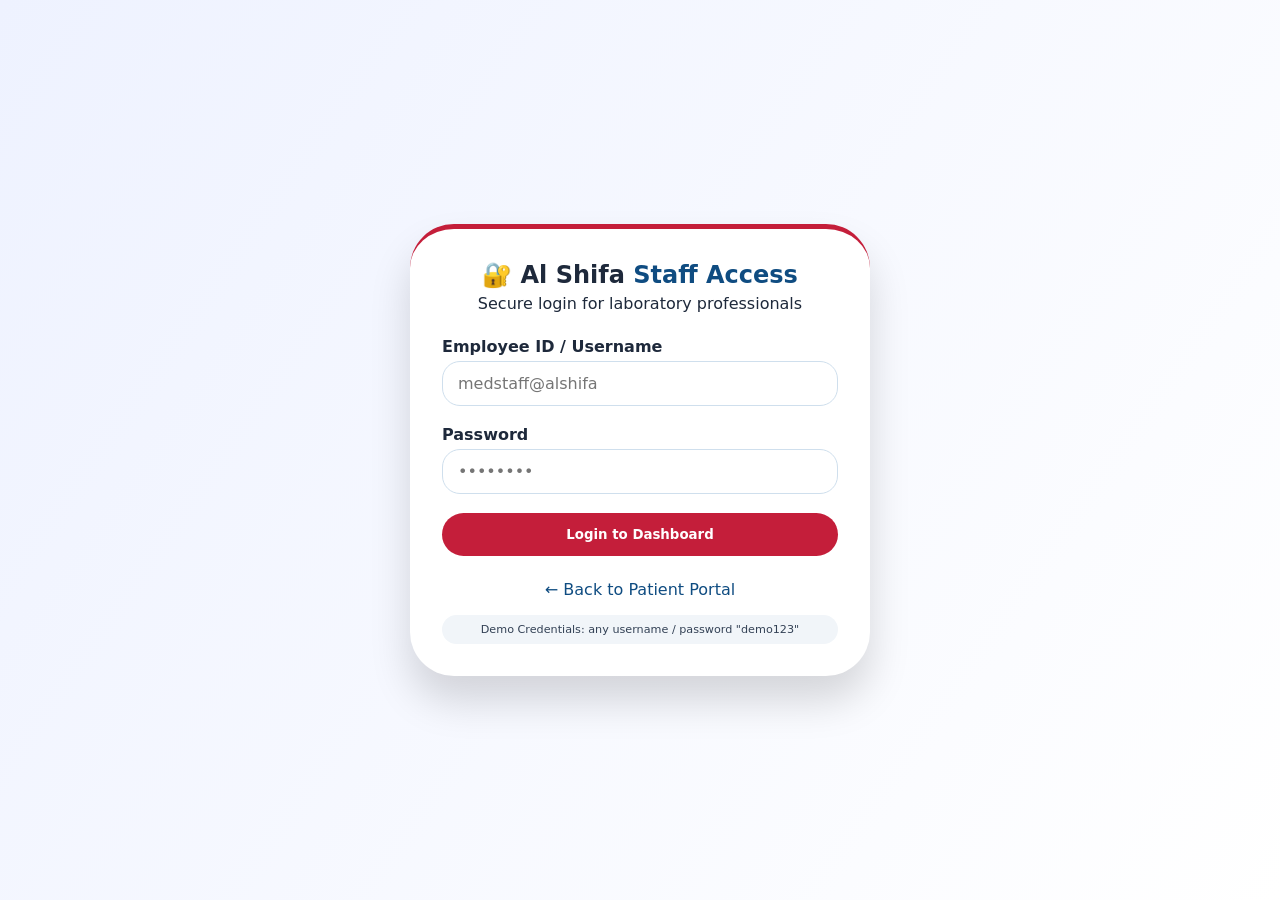
==== login.html @ 4b65a32d "Add files via upload" ====
<!-- login.html -->
<!DOCTYPE html>
<html lang="en">
<head>
    <meta charset="UTF-8">
    <meta name="viewport" content="width=device-width, initial-scale=1.0">
    <title>Al Shifa Medical Lab - Staff Portal</title>
    <link rel="stylesheet" href="style.css">
</head>
<body class="login-body">
    <div class="login-wrapper pop-animation">
        <div class="login-card">
            <div class="login-header">
                <h2>🔐 Al Shifa <span class="blue-accent">Staff Access</span></h2>
                <p>Secure login for laboratory professionals</p>
            </div>
            <form id="staffLoginForm">
                <div class="form-group">
                    <label>Employee ID / Username</label>
                    <input type="text" id="loginUsername" placeholder="medstaff@alshifa" required>
                </div>
                <div class="form-group">
                    <label>Password</label>
                    <input type="password" id="loginPassword" placeholder="••••••••" required>
                </div>
                <button type="submit" class="submit-btn full-width">Login to Dashboard</button>
                <div id="loginMessage" class="status-message"></div>
            </form>
            <p class="back-link"><a href="index.html">← Back to Patient Portal</a></p>
            <div class="demo-note">Demo Credentials: any username / password "demo123"</div>
        </div>
    </div>
    <script src="script.js"></script>
</body>
</html>
---- style.css ----
/* style.css */
:root {
    --white-primary: #ffffff;
    --pure-white: #fefefe;
    --premium-blue: #0f4c81;
    --deep-blue: #1e3a8a;
    --accent-red: #c41e3a;
    --light-gray: #f8fafc;
    --dark-bg: #000000;
    --dark-surface: #111111;
    --dark-card: #1a1a1a;
    --dark-text: #e5e5e5;
    --shadow-sm: 0 10px 25px -5px rgba(0, 0, 0, 0.05);
    --shadow-premium: 0 20px 35px -12px rgba(0, 0, 0, 0.1);
}

* {
    margin: 0;
    padding: 0;
    box-sizing: border-box;
    font-family: 'Inter', system-ui, -apple-system, 'Segoe UI', Roboto, sans-serif;
    transition: background-color 0.3s ease, color 0.2s ease, border-color 0.2s ease;
}

body {
    background-color: var(--white-primary);
    color: #1e293b;
    scroll-behavior: smooth;
}

/* DARK MODE - COMPLETELY BLACK BACKGROUND */
body.dark-mode {
    background-color: var(--dark-bg);
    color: var(--dark-text);
}

body.dark-mode .premium-header {
    background-color: var(--dark-surface);
    border-bottom-color: rgba(255, 255, 255, 0.1);
}

body.dark-mode .slide-container {
    background-color: var(--dark-surface);
}

body.dark-mode .form-container,
body.dark-mode .map-card {
    background-color: var(--dark-surface);
}

body.dark-mode .test-card {
    background-color: var(--dark-card);
    border-color: rgba(255, 255, 255, 0.1);
}

body.dark-mode .login-card {
    background-color: var(--dark-surface);
}

body.dark-mode .hero-slide-section {
    background: linear-gradient(120deg, #000000 0%, #111111 100%);
}

body.dark-mode .gallery-section,
body.dark-mode .tests-pricing-section,
body.dark-mode .registration-section {
    background-color: var(--dark-bg);
}

body.dark-mode .test-card h4 {
    color: #60a5fa;
}

body.dark-mode .price-tag {
    color: #f87171;
}

body.dark-mode .form-group label,
body.dark-mode .map-address {
    color: #cbd5e1;
}

body.dark-mode input,
body.dark-mode textarea,
body.dark-mode select {
    background-color: #1a1a1a;
    border-color: #333333;
    color: #e0e0e0;
}

body.dark-mode input:focus,
body.dark-mode textarea:focus,
body.dark-mode select:focus {
    border-color: var(--premium-blue);
    box-shadow: 0 0 0 3px rgba(15, 76, 129, 0.3);
}

body.dark-mode .premium-footer {
    background-color: #0a0a0a;
    color: #9ca3af;
}

body.dark-mode .info-note {
    color: #9ca3af;
}

body.dark-mode .demo-note {
    background-color: #1a1a1a;
    color: #9ca3af;
}

body.dark-mode .tagline {
    color: #9ca3af;
}

/* Header */
.premium-header {
    display: flex;
    justify-content: space-between;
    align-items: center;
    padding: 1.2rem 5%;
    background: var(--white-primary);
    box-shadow: var(--shadow-sm);
    border-bottom: 2px solid rgba(15, 76, 129, 0.1);
    flex-wrap: wrap;
    position: sticky;
    top: 0;
    z-index: 1000;
}

.lab-name {
    font-size: 1.8rem;
    font-weight: 700;
    background: linear-gradient(135deg, var(--premium-blue) 30%, var(--accent-red) 80%);
    background-clip: text;
    -webkit-background-clip: text;
    color: transparent;
}

.tagline {
    font-size: 0.85rem;
    color: #475569;
}

.nav-links {
    display: flex;
    align-items: center;
    gap: 1.5rem;
}

.nav-links a {
    text-decoration: none;
    font-weight: 600;
    color: var(--premium-blue);
    border-bottom: 2px solid transparent;
    padding-bottom: 5px;
    transition: all 0.2s;
}

.nav-links a.active,
.nav-links a:hover {
    border-bottom-color: var(--accent-red);
    color: var(--accent-red);
}

.dark-mode-btn {
    background: var(--premium-blue);
    border: none;
    padding: 8px 20px;
    border-radius: 40px;
    color: white;
    font-weight: 600;
    cursor: pointer;
    transition: all 0.2s;
}

.dark-mode-btn:hover {
    background: var(--deep-blue);
    transform: scale(1.02);
}

/* Hero Section */
.hero-slide-section {
    padding: 3rem 5%;
    background: linear-gradient(120deg, #f0f9ff 0%, #ffffff 100%);
}

.slide-container {
    display: flex;
    align-items: center;
    gap: 3rem;
    flex-wrap: wrap;
    background: white;
    border-radius: 32px;
    padding: 2rem;
    box-shadow: var(--shadow-premium);
    animation: slideIn 0.8s ease-out;
}

@keyframes slideIn {
    from {
        opacity: 0;
        transform: translateX(-50px);
    }
    to {
        opacity: 1;
        transform: translateX(0);
    }
}

.slide-text {
    flex: 1;
}

.slide-text h2 {
    font-size: 2.2rem;
    margin-bottom: 1rem;
}

.accent-red {
    color: var(--accent-red);
    border-left: 4px solid var(--accent-red);
    padding-left: 12px;
}

.cta-button {
    background: var(--premium-blue);
    border: none;
    padding: 12px 28px;
    color: white;
    font-weight: 600;
    border-radius: 40px;
    margin-top: 1.5rem;
    cursor: pointer;
    transition: all 0.2s;
}

.cta-button:hover {
    background: var(--deep-blue);
    transform: scale(1.02);
}

.slide-image img {
    width: 100%;
    max-width: 500px;
    border-radius: 28px;
    box-shadow: 0 12px 24px -12px rgba(0, 0, 0, 0.2);
}

/* Gallery Section */
.gallery-section {
    padding: 3rem 5%;
    background: var(--pure-white);
}

.section-title {
    text-align: center;
    font-size: 2rem;
    margin-bottom: 2rem;
}

.blue-accent {
    color: var(--premium-blue);
    font-weight: 700;
}

.red-accent {
    color: var(--accent-red);
}

.gallery-grid {
    display: grid;
    grid-template-columns: repeat(auto-fit, minmax(300px, 1fr));
    gap: 2rem;
}

.gallery-card {
    position: relative;
    overflow: hidden;
    border-radius: 24px;
    transition: all 0.3s ease;
    box-shadow: 0 10px 20px rgba(0, 0, 0, 0.1);
    cursor: pointer;
}

.gallery-card img {
    width: 100%;
    height: 250px;
    object-fit: cover;
    display: block;
    transition: transform 0.3s ease;
}

.gallery-card:hover {
    transform: translateY(-5px);
    box-shadow: 0 20px 30px rgba(0, 0, 0, 0.15);
}

.gallery-card:hover img {
    transform: scale(1.05);
}

.gallery-card .equipment-popup {
    position: absolute;
    bottom: 0;
    left: 0;
    right: 0;
    background: linear-gradient(135deg, var(--premium-blue), var(--deep-blue));
    color: white;
    padding: 1rem;
    transform: translateY(100%);
    transition: transform 0.3s ease;
    font-size: 0.85rem;
    line-height: 1.5;
    z-index: 10;
}

.gallery-card:hover .equipment-popup {
    transform: translateY(0);
}

/* Tests Section */
.tests-pricing-section {
    padding: 3rem 5%;
    background: #fcfdff;
}

.tests-grid {
    display: grid;
    grid-template-columns: repeat(auto-fill, minmax(320px, 1fr));
    gap: 2rem;
    margin-top: 2rem;
}

.test-card {
    background: var(--white-primary);
    border-radius: 28px;
    padding: 1.5rem;
    box-shadow: 0 6px 14px rgba(0, 0, 0, 0.05);
    border: 1px solid rgba(15, 76, 129, 0.1);
    position: relative;
    transition: all 0.2s;
}

.test-card:hover {
    transform: translateY(-3px);
    box-shadow: 0 12px 24px rgba(0, 0, 0, 0.1);
}

.test-card h4 {
    font-size: 1.3rem;
    color: var(--deep-blue);
    margin-bottom: 0.5rem;
}

.price-tag {
    font-size: 1.5rem;
    font-weight: 800;
    color: var(--accent-red);
    margin: 0.5rem 0;
}

.hover-popup-content {
    position: absolute;
    bottom: 100%;
    left: 0;
    right: 0;
    background: var(--premium-blue);
    color: white;
    padding: 1rem;
    border-radius: 20px;
    font-size: 0.85rem;
    opacity: 0;
    visibility: hidden;
    transition: all 0.25s ease;
    z-index: 100;
    width: 280px;
    pointer-events: none;
    margin-bottom: 10px;
}

.test-card:hover .hover-popup-content {
    opacity: 1;
    visibility: visible;
    transform: translateY(-5px);
}

.pop-detail {
    display: inline-block;
    margin-top: 8px;
    border-top: 1px solid rgba(255, 255, 255, 0.3);
    padding-top: 6px;
    font-size: 0.75rem;
}

.info-note {
    text-align: center;
    margin-top: 2rem;
    font-size: 0.85rem;
    color: #4b5563;
}

/* Registration + Map Section */
.registration-section {
    padding: 3rem 5%;
    background: linear-gradient(145deg, #fff 0%, #f5f9ff 100%);
}

.split-container {
    display: flex;
    gap: 2rem;
    flex-wrap: wrap;
}

.form-container {
    flex: 1;
    min-width: 300px;
    background: white;
    padding: 2rem;
    border-radius: 36px;
    box-shadow: var(--shadow-premium);
}

.map-container {
    flex: 1;
    min-width: 300px;
}

.map-card {
    background: white;
    padding: 1.5rem;
    border-radius: 36px;
    box-shadow: var(--shadow-premium);
    height: 100%;
}

.map-card h4 {
    color: var(--premium-blue);
    margin-bottom: 0.5rem;
}

.map-address {
    color: #475569;
    margin-bottom: 1rem;
    font-size: 0.9rem;
}

.google-map iframe {
    width: 100%;
    height: 350px;
    border-radius: 20px;
}

.map-buttons {
    display: flex;
    gap: 1rem;
    margin-top: 1rem;
    flex-wrap: wrap;
}

.map-direction-btn,
.map-satellite-btn {
    flex: 1;
    padding: 10px 16px;
    border-radius: 40px;
    text-decoration: none;
    text-align: center;
    font-weight: 600;
    cursor: pointer;
    border: none;
    font-size: 0.85rem;
    transition: all 0.2s;
}

.map-direction-btn {
    background: var(--premium-blue);
    color: white;
}

.map-satellite-btn {
    background: var(--accent-red);
    color: white;
}

.map-direction-btn:hover,
.map-satellite-btn:hover {
    transform: scale(1.02);
    opacity: 0.9;
}

/* Form Styles */
.form-group {
    margin-bottom: 1.2rem;
}

label {
    font-weight: 600;
    display: block;
    margin-bottom: 5px;
    color: #1e293b;
}

input,
textarea,
select {
    width: 100%;
    padding: 12px 15px;
    border-radius: 18px;
    border: 1px solid #cfdfed;
    background: white;
    font-size: 1rem;
}

input:focus,
textarea:focus,
select:focus {
    outline: none;
    border-color: var(--premium-blue);
    box-shadow: 0 0 0 3px rgba(15, 76, 129, 0.1);
}

.submit-btn {
    background: var(--accent-red);
    color: white;
    border: none;
    padding: 14px 20px;
    font-weight: bold;
    border-radius: 40px;
    cursor: pointer;
    width: 100%;
    transition: all 0.2s;
}

.submit-btn:hover {
    background: #a51c34;
    transform: scale(0.98);
}

.status-message {
    margin-top: 1rem;
    text-align: center;
    font-weight: 500;
}

/* Footer */
.premium-footer {
    background: #0f172a;
    color: #cbd5e1;
    text-align: center;
    padding: 2rem;
    font-size: 0.85rem;
}

/* Login Page */
.login-body {
    background: linear-gradient(125deg, #eef2ff 0%, #ffffff 100%);
    min-height: 100vh;
    display: flex;
    justify-content: center;
    align-items: center;
}

body.dark-mode.login-body {
    background: linear-gradient(125deg, #000000 0%, #111111 100%);
}

.login-wrapper {
    width: 100%;
    max-width: 460px;
    margin: 2rem;
    animation: popIn 0.5s ease-out;
}

@keyframes popIn {
    from {
        opacity: 0;
        transform: scale(0.9);
    }
    to {
        opacity: 1;
        transform: scale(1);
    }
}

.login-card {
    background: white;
    padding: 2rem;
    border-radius: 44px;
    box-shadow: 0 25px 40px rgba(0, 0, 0, 0.15);
    border-top: 5px solid var(--accent-red);
}

.login-header {
    text-align: center;
    margin-bottom: 1.5rem;
}

.login-header h2 {
    margin-bottom: 0.3rem;
}

.full-width {
    width: 100%;
}

.back-link {
    margin-top: 1.5rem;
    text-align: center;
}

.back-link a {
    color: var(--premium-blue);
    text-decoration: none;
    font-weight: 500;
}

.demo-note {
    font-size: 0.7rem;
    background: #f1f5f9;
    text-align: center;
    padding: 8px;
    border-radius: 60px;
    margin-top: 1rem;
    color: #334155;
}

/* Responsive */
@media (max-width: 768px) {
    .slide-container {
        flex-direction: column;
        text-align: center;
    }

    .premium-header {
        flex-direction: column;
        gap: 12px;
    }

    .split-container {
        flex-direction: column;
    }

    .test-card .hover-popup-content {
        width: 220px;
        left: -10px;
    }

    .gallery-card .equipment-popup {
        font-size: 0.75rem;
        padding: 0.75rem;
    }

    .section-title {
        font-size: 1.5rem;
    }
}
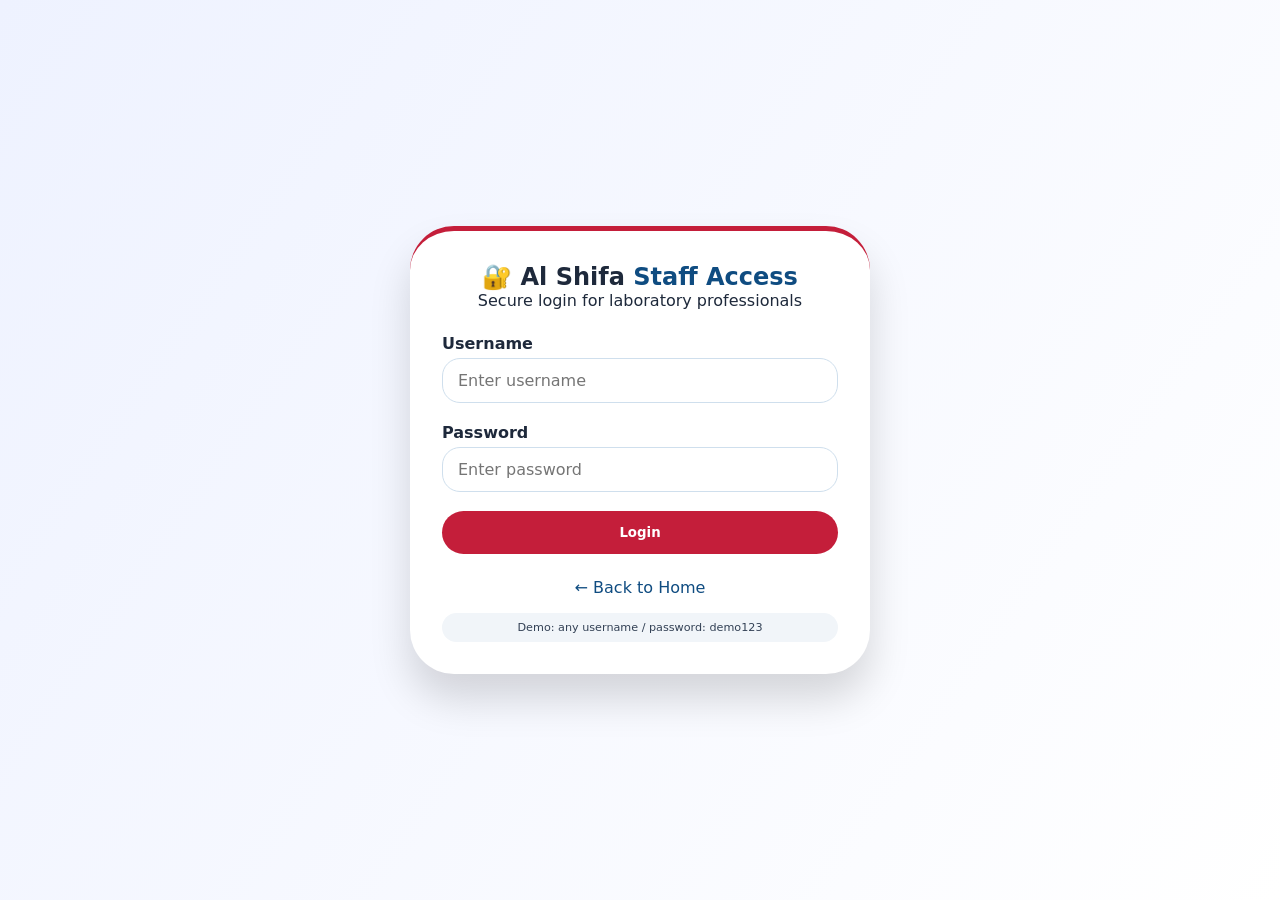
==== commit 61f4e9dd: "Add files via upload" ====
--- a/login.html
+++ b/login.html
@@ -1,14 +1,13 @@
-<!-- login.html -->
 <!DOCTYPE html>
 <html lang="en">
 <head>
     <meta charset="UTF-8">
     <meta name="viewport" content="width=device-width, initial-scale=1.0">
-    <title>Al Shifa Medical Lab - Staff Portal</title>
+    <title>Al Shifa - Staff Login</title>
     <link rel="stylesheet" href="style.css">
 </head>
 <body class="login-body">
-    <div class="login-wrapper pop-animation">
+    <div class="login-wrapper">
         <div class="login-card">
             <div class="login-header">
                 <h2>🔐 Al Shifa <span class="blue-accent">Staff Access</span></h2>
@@ -16,18 +15,18 @@
             </div>
             <form id="staffLoginForm">
                 <div class="form-group">
-                    <label>Employee ID / Username</label>
-                    <input type="text" id="loginUsername" placeholder="medstaff@alshifa" required>
+                    <label>Username</label>
+                    <input type="text" id="loginUsername" placeholder="Enter username" required>
                 </div>
                 <div class="form-group">
                     <label>Password</label>
-                    <input type="password" id="loginPassword" placeholder="••••••••" required>
+                    <input type="password" id="loginPassword" placeholder="Enter password" required>
                 </div>
-                <button type="submit" class="submit-btn full-width">Login to Dashboard</button>
+                <button type="submit" class="submit-btn full-width">Login</button>
                 <div id="loginMessage" class="status-message"></div>
             </form>
-            <p class="back-link"><a href="index.html">← Back to Patient Portal</a></p>
-            <div class="demo-note">Demo Credentials: any username / password "demo123"</div>
+            <p class="back-link"><a href="index.html">← Back to Home</a></p>
+            <div class="demo-note">Demo: any username / password: demo123</div>
         </div>
     </div>
     <script src="script.js"></script>
--- a/style.css
+++ b/style.css
@@ -1,116 +1,80 @@
-/* style.css */
-:root {
-    --white-primary: #ffffff;
-    --pure-white: #fefefe;
-    --premium-blue: #0f4c81;
-    --deep-blue: #1e3a8a;
-    --accent-red: #c41e3a;
-    --light-gray: #f8fafc;
-    --dark-bg: #000000;
-    --dark-surface: #111111;
-    --dark-card: #1a1a1a;
-    --dark-text: #e5e5e5;
-    --shadow-sm: 0 10px 25px -5px rgba(0, 0, 0, 0.05);
-    --shadow-premium: 0 20px 35px -12px rgba(0, 0, 0, 0.1);
-}
-
 * {
     margin: 0;
     padding: 0;
     box-sizing: border-box;
     font-family: 'Inter', system-ui, -apple-system, 'Segoe UI', Roboto, sans-serif;
-    transition: background-color 0.3s ease, color 0.2s ease, border-color 0.2s ease;
 }
 
 body {
-    background-color: var(--white-primary);
+    background-color: #ffffff;
     color: #1e293b;
-    scroll-behavior: smooth;
-}
-
-/* DARK MODE - COMPLETELY BLACK BACKGROUND */
+    transition: all 0.3s ease;
+}
+
+/* DARK MODE */
 body.dark-mode {
-    background-color: var(--dark-bg);
-    color: var(--dark-text);
+    background-color: #000000 !important;
+    color: #e5e5e5 !important;
 }
 
 body.dark-mode .premium-header {
-    background-color: var(--dark-surface);
-    border-bottom-color: rgba(255, 255, 255, 0.1);
-}
-
-body.dark-mode .slide-container {
-    background-color: var(--dark-surface);
-}
-
+    background-color: #0a0a0a !important;
+    border-bottom-color: #333 !important;
+}
+
+body.dark-mode .slide-container,
 body.dark-mode .form-container,
-body.dark-mode .map-card {
-    background-color: var(--dark-surface);
+body.dark-mode .map-card,
+body.dark-mode .login-card {
+    background-color: #0a0a0a !important;
+    border: 1px solid #222 !important;
 }
 
 body.dark-mode .test-card {
-    background-color: var(--dark-card);
-    border-color: rgba(255, 255, 255, 0.1);
-}
-
-body.dark-mode .login-card {
-    background-color: var(--dark-surface);
-}
-
-body.dark-mode .hero-slide-section {
-    background: linear-gradient(120deg, #000000 0%, #111111 100%);
-}
-
+    background-color: #111111 !important;
+    border-color: #222 !important;
+}
+
+body.dark-mode .hero-slide-section,
 body.dark-mode .gallery-section,
 body.dark-mode .tests-pricing-section,
 body.dark-mode .registration-section {
-    background-color: var(--dark-bg);
-}
-
-body.dark-mode .test-card h4 {
-    color: #60a5fa;
-}
-
-body.dark-mode .price-tag {
-    color: #f87171;
-}
-
-body.dark-mode .form-group label,
-body.dark-mode .map-address {
-    color: #cbd5e1;
+    background-color: #000000 !important;
+}
+
+body.dark-mode .hero-slide-section {
+    background: linear-gradient(120deg, #000000 0%, #0a0a0a 100%) !important;
+}
+
+body.dark-mode .premium-footer {
+    background-color: #050505 !important;
+    color: #9ca3af !important;
 }
 
 body.dark-mode input,
 body.dark-mode textarea,
 body.dark-mode select {
-    background-color: #1a1a1a;
-    border-color: #333333;
-    color: #e0e0e0;
-}
-
-body.dark-mode input:focus,
-body.dark-mode textarea:focus,
-body.dark-mode select:focus {
-    border-color: var(--premium-blue);
-    box-shadow: 0 0 0 3px rgba(15, 76, 129, 0.3);
-}
-
-body.dark-mode .premium-footer {
-    background-color: #0a0a0a;
-    color: #9ca3af;
-}
-
-body.dark-mode .info-note {
-    color: #9ca3af;
-}
-
-body.dark-mode .demo-note {
-    background-color: #1a1a1a;
-    color: #9ca3af;
-}
-
-body.dark-mode .tagline {
-    color: #9ca3af;
+    background-color: #1a1a1a !important;
+    border-color: #333 !important;
+    color: #e5e5e5 !important;
+}
+
+body.dark-mode .tagline,
+body.dark-mode .info-note,
+body.dark-mode .map-address {
+    color: #9ca3af !important;
+}
+
+body.dark-mode .test-card h4 {
+    color: #60a5fa !important;
+}
+
+body.dark-mode .price-tag {
+    color: #f87171 !important;
+}
+
+body.dark-mode label {
+    color: #cbd5e1 !important;
 }
 
 /* Header */
@@ -119,19 +83,19 @@
     justify-content: space-between;
     align-items: center;
     padding: 1.2rem 5%;
-    background: var(--white-primary);
-    box-shadow: var(--shadow-sm);
+    background: #ffffff;
+    box-shadow: 0 10px 25px -5px rgba(0, 0, 0, 0.05);
     border-bottom: 2px solid rgba(15, 76, 129, 0.1);
-    flex-wrap: wrap;
     position: sticky;
     top: 0;
     z-index: 1000;
+    flex-wrap: wrap;
 }
 
 .lab-name {
     font-size: 1.8rem;
     font-weight: 700;
-    background: linear-gradient(135deg, var(--premium-blue) 30%, var(--accent-red) 80%);
+    background: linear-gradient(135deg, #0f4c81 30%, #c41e3a 80%);
     background-clip: text;
     -webkit-background-clip: text;
     color: transparent;
@@ -146,25 +110,22 @@
     display: flex;
     align-items: center;
     gap: 1.5rem;
+    flex-wrap: wrap;
 }
 
 .nav-links a {
     text-decoration: none;
     font-weight: 600;
-    color: var(--premium-blue);
-    border-bottom: 2px solid transparent;
-    padding-bottom: 5px;
+    color: #0f4c81;
     transition: all 0.2s;
 }
 
-.nav-links a.active,
 .nav-links a:hover {
-    border-bottom-color: var(--accent-red);
-    color: var(--accent-red);
+    color: #c41e3a;
 }
 
 .dark-mode-btn {
-    background: var(--premium-blue);
+    background: #0f4c81;
     border: none;
     padding: 8px 20px;
     border-radius: 40px;
@@ -175,11 +136,11 @@
 }
 
 .dark-mode-btn:hover {
-    background: var(--deep-blue);
+    background: #1e3a8a;
     transform: scale(1.02);
 }
 
-/* Hero Section */
+/* Hero */
 .hero-slide-section {
     padding: 3rem 5%;
     background: linear-gradient(120deg, #f0f9ff 0%, #ffffff 100%);
@@ -193,19 +154,13 @@
     background: white;
     border-radius: 32px;
     padding: 2rem;
-    box-shadow: var(--shadow-premium);
+    box-shadow: 0 20px 35px -12px rgba(0, 0, 0, 0.1);
     animation: slideIn 0.8s ease-out;
 }
 
 @keyframes slideIn {
-    from {
-        opacity: 0;
-        transform: translateX(-50px);
-    }
-    to {
-        opacity: 1;
-        transform: translateX(0);
-    }
+    from { opacity: 0; transform: translateX(-50px); }
+    to { opacity: 1; transform: translateX(0); }
 }
 
 .slide-text {
@@ -218,13 +173,13 @@
 }
 
 .accent-red {
-    color: var(--accent-red);
-    border-left: 4px solid var(--accent-red);
+    color: #c41e3a;
+    border-left: 4px solid #c41e3a;
     padding-left: 12px;
 }
 
 .cta-button {
-    background: var(--premium-blue);
+    background: #0f4c81;
     border: none;
     padding: 12px 28px;
     color: white;
@@ -236,7 +191,7 @@
 }
 
 .cta-button:hover {
-    background: var(--deep-blue);
+    background: #1e3a8a;
     transform: scale(1.02);
 }
 
@@ -244,13 +199,14 @@
     width: 100%;
     max-width: 500px;
     border-radius: 28px;
-    box-shadow: 0 12px 24px -12px rgba(0, 0, 0, 0.2);
-}
-
-/* Gallery Section */
+    height: 300px;
+    object-fit: cover;
+}
+
+/* Gallery */
 .gallery-section {
     padding: 3rem 5%;
-    background: var(--pure-white);
+    background: #fefefe;
 }
 
 .section-title {
@@ -259,18 +215,12 @@
     margin-bottom: 2rem;
 }
 
-.blue-accent {
-    color: var(--premium-blue);
-    font-weight: 700;
-}
-
-.red-accent {
-    color: var(--accent-red);
-}
+.blue-accent { color: #0f4c81; font-weight: 700; }
+.red-accent { color: #c41e3a; }
 
 .gallery-grid {
     display: grid;
-    grid-template-columns: repeat(auto-fit, minmax(300px, 1fr));
+    grid-template-columns: repeat(auto-fit, minmax(320px, 1fr));
     gap: 2rem;
 }
 
@@ -281,14 +231,15 @@
     transition: all 0.3s ease;
     box-shadow: 0 10px 20px rgba(0, 0, 0, 0.1);
     cursor: pointer;
+    background: #fff;
 }
 
 .gallery-card img {
     width: 100%;
-    height: 250px;
+    height: 260px;
     object-fit: cover;
+    transition: transform 0.3s ease;
     display: block;
-    transition: transform 0.3s ease;
 }
 
 .gallery-card:hover {
@@ -300,26 +251,48 @@
     transform: scale(1.05);
 }
 
-.gallery-card .equipment-popup {
+.equipment-popup {
     position: absolute;
     bottom: 0;
     left: 0;
     right: 0;
-    background: linear-gradient(135deg, var(--premium-blue), var(--deep-blue));
-    color: white;
-    padding: 1rem;
+    background: linear-gradient(135deg, #0f4c81, #1e3a8a);
+    color: white;
+    padding: 0.8rem;
     transform: translateY(100%);
     transition: transform 0.3s ease;
     font-size: 0.85rem;
-    line-height: 1.5;
+    line-height: 1.4;
     z-index: 10;
+    display: flex;
+    gap: 10px;
+    align-items: center;
+}
+
+.equipment-popup .popup-img {
+    width: 70px;
+    height: 50px;
+    object-fit: cover;
+    border-radius: 12px;
+    border: 2px solid white;
+}
+
+.equipment-popup .popup-text {
+    flex: 1;
 }
 
 .gallery-card:hover .equipment-popup {
     transform: translateY(0);
 }
 
-/* Tests Section */
+.info-note {
+    text-align: center;
+    margin-top: 2rem;
+    font-size: 0.85rem;
+    color: #4b5563;
+}
+
+/* Tests Section - TEXT ONLY POPUPS */
 .tests-pricing-section {
     padding: 3rem 5%;
     background: #fcfdff;
@@ -333,7 +306,7 @@
 }
 
 .test-card {
-    background: var(--white-primary);
+    background: #ffffff;
     border-radius: 28px;
     padding: 1.5rem;
     box-shadow: 0 6px 14px rgba(0, 0, 0, 0.05);
@@ -344,28 +317,27 @@
 
 .test-card:hover {
     transform: translateY(-3px);
-    box-shadow: 0 12px 24px rgba(0, 0, 0, 0.1);
 }
 
 .test-card h4 {
     font-size: 1.3rem;
-    color: var(--deep-blue);
-    margin-bottom: 0.5rem;
+    color: #1e3a8a;
 }
 
 .price-tag {
     font-size: 1.5rem;
     font-weight: 800;
-    color: var(--accent-red);
+    color: #c41e3a;
     margin: 0.5rem 0;
 }
 
-.hover-popup-content {
+/* TEXT ONLY POPUP - NO IMAGES */
+.hover-popup-content-textonly {
     position: absolute;
     bottom: 100%;
     left: 0;
     right: 0;
-    background: var(--premium-blue);
+    background: #0f4c81;
     color: white;
     padding: 1rem;
     border-radius: 20px;
@@ -377,9 +349,10 @@
     width: 280px;
     pointer-events: none;
     margin-bottom: 10px;
-}
-
-.test-card:hover .hover-popup-content {
+    line-height: 1.5;
+}
+
+.test-card:hover .hover-popup-content-textonly {
     opacity: 1;
     visibility: visible;
     transform: translateY(-5px);
@@ -393,14 +366,7 @@
     font-size: 0.75rem;
 }
 
-.info-note {
-    text-align: center;
-    margin-top: 2rem;
-    font-size: 0.85rem;
-    color: #4b5563;
-}
-
-/* Registration + Map Section */
+/* Registration & Map */
 .registration-section {
     padding: 3rem 5%;
     background: linear-gradient(145deg, #fff 0%, #f5f9ff 100%);
@@ -418,7 +384,7 @@
     background: white;
     padding: 2rem;
     border-radius: 36px;
-    box-shadow: var(--shadow-premium);
+    box-shadow: 0 20px 35px -12px rgba(0, 0, 0, 0.1);
 }
 
 .map-container {
@@ -430,12 +396,12 @@
     background: white;
     padding: 1.5rem;
     border-radius: 36px;
-    box-shadow: var(--shadow-premium);
+    box-shadow: 0 20px 35px -12px rgba(0, 0, 0, 0.1);
     height: 100%;
 }
 
 .map-card h4 {
-    color: var(--premium-blue);
+    color: #0f4c81;
     margin-bottom: 0.5rem;
 }
 
@@ -466,19 +432,17 @@
     text-decoration: none;
     text-align: center;
     font-weight: 600;
-    cursor: pointer;
-    border: none;
     font-size: 0.85rem;
     transition: all 0.2s;
 }
 
 .map-direction-btn {
-    background: var(--premium-blue);
+    background: #0f4c81;
     color: white;
 }
 
 .map-satellite-btn {
-    background: var(--accent-red);
+    background: #c41e3a;
     color: white;
 }
 
@@ -488,7 +452,7 @@
     opacity: 0.9;
 }
 
-/* Form Styles */
+/* Form */
 .form-group {
     margin-bottom: 1.2rem;
 }
@@ -500,9 +464,7 @@
     color: #1e293b;
 }
 
-input,
-textarea,
-select {
+input, textarea, select {
     width: 100%;
     padding: 12px 15px;
     border-radius: 18px;
@@ -511,16 +473,14 @@
     font-size: 1rem;
 }
 
-input:focus,
-textarea:focus,
-select:focus {
+input:focus, textarea:focus, select:focus {
     outline: none;
-    border-color: var(--premium-blue);
+    border-color: #0f4c81;
     box-shadow: 0 0 0 3px rgba(15, 76, 129, 0.1);
 }
 
 .submit-btn {
-    background: var(--accent-red);
+    background: #c41e3a;
     color: white;
     border: none;
     padding: 14px 20px;
@@ -551,7 +511,7 @@
     font-size: 0.85rem;
 }
 
-/* Login Page */
+/* Login */
 .login-body {
     background: linear-gradient(125deg, #eef2ff 0%, #ffffff 100%);
     min-height: 100vh;
@@ -561,7 +521,7 @@
 }
 
 body.dark-mode.login-body {
-    background: linear-gradient(125deg, #000000 0%, #111111 100%);
+    background: linear-gradient(125deg, #000000 0%, #0a0a0a 100%) !important;
 }
 
 .login-wrapper {
@@ -572,14 +532,8 @@
 }
 
 @keyframes popIn {
-    from {
-        opacity: 0;
-        transform: scale(0.9);
-    }
-    to {
-        opacity: 1;
-        transform: scale(1);
-    }
+    from { opacity: 0; transform: scale(0.9); }
+    to { opacity: 1; transform: scale(1); }
 }
 
 .login-card {
@@ -587,16 +541,12 @@
     padding: 2rem;
     border-radius: 44px;
     box-shadow: 0 25px 40px rgba(0, 0, 0, 0.15);
-    border-top: 5px solid var(--accent-red);
+    border-top: 5px solid #c41e3a;
 }
 
 .login-header {
     text-align: center;
     margin-bottom: 1.5rem;
-}
-
-.login-header h2 {
-    margin-bottom: 0.3rem;
 }
 
 .full-width {
@@ -609,9 +559,8 @@
 }
 
 .back-link a {
-    color: var(--premium-blue);
+    color: #0f4c81;
     text-decoration: none;
-    font-weight: 500;
 }
 
 .demo-note {
@@ -624,33 +573,15 @@
     color: #334155;
 }
 
-/* Responsive */
+body.dark-mode .demo-note {
+    background: #1a1a1a;
+    color: #9ca3af;
+}
+
 @media (max-width: 768px) {
-    .slide-container {
-        flex-direction: column;
-        text-align: center;
-    }
-
-    .premium-header {
-        flex-direction: column;
-        gap: 12px;
-    }
-
-    .split-container {
-        flex-direction: column;
-    }
-
-    .test-card .hover-popup-content {
-        width: 220px;
-        left: -10px;
-    }
-
-    .gallery-card .equipment-popup {
-        font-size: 0.75rem;
-        padding: 0.75rem;
-    }
-
-    .section-title {
-        font-size: 1.5rem;
-    }
+    .slide-container { flex-direction: column; text-align: center; }
+    .premium-header { flex-direction: column; gap: 12px; }
+    .split-container { flex-direction: column; }
+    .test-card .hover-popup-content-textonly { width: 220px; left: -10px; }
+    .section-title { font-size: 1.5rem; }
 }
